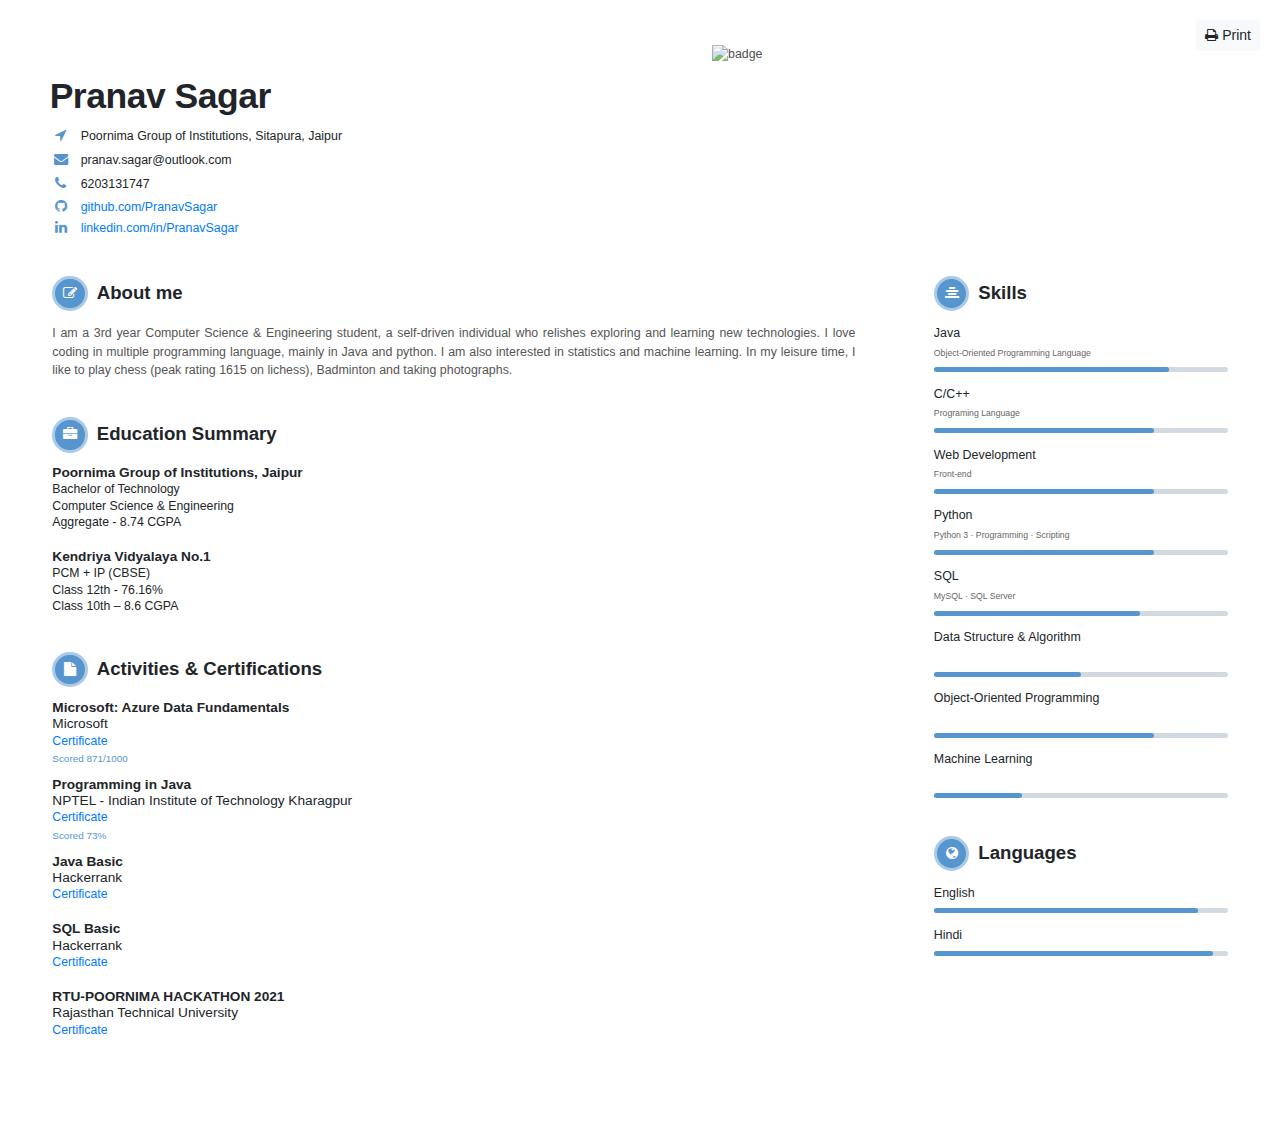
==== CV.html @ 1692fb77 "Add files via upload" ====
<!DOCTYPE html>
<html lang="en" >
<head>
  <meta charset="UTF-8">
  <title>Pranav Sagar | CV</title>
  <link rel='stylesheet' href='https://cdnjs.cloudflare.com/ajax/libs/twitter-bootstrap/4.3.1/css/bootstrap.min.css'>
<link rel='stylesheet' href='https://cdnjs.cloudflare.com/ajax/libs/font-awesome/4.3.0/css/font-awesome.min.css'>
<link rel='stylesheet' href='https://cdnjs.cloudflare.com/ajax/libs/paper-css/0.4.1/paper.min.css'>
<link rel="stylesheet" href="./style.css">

</head>
<body>
<!-- partial:index.partial.html -->
<html>
  <head></head>
  <body class="A4">
    <div class="sheet">
      <button class="btn btn-print btn-sm btn-light" onClick="handlePrint()">
        <i class="fa fa-print"></i>
        Print
      </button>



      <div class="two-column resume">
        <section class="resume__section resume__header">
          <div class="resume__content">
            <h1>Pranav Sagar</h1>
              <div><img src="microsoft.jpg" alt="badge" width="250" height="200"></div> 
            <div class="info-item"><span class="info-label"><i class="fa fa-location-arrow"></i></span><span class="info-text">Poornima Group of Institutions, Sitapura, Jaipur</span></div>
            <div class="info-item"><span class="info-label"><i class="fa fa-envelope"></i></span><span class="info-text">pranav.sagar@outlook.com</span></div>
            <div class="info-item"><span class="info-label"><i class="fa fa-phone"></i></span><span class="info-text">6203131747 </span></div>
            <div class="info-item2"><span class="info-label"><i class="fa fa-github"></i></span><span class="info-text"><a  href="https://github.com/PranavSagar" title="Github" target="_blank" >github.com/PranavSagar</a></span></div>
              <div class="info-item2"><span class="info-label"><i class="fa fa-linkedin"></i></span><span class="info-text"><a href="https://www.linkedin.com/in/PranavSagar" title="LinkedIn" target="_blank">linkedin.com/in/PranavSagar</a></span></div>
          </div>
        </section>
        <div class="resume__columns">
          <div class="resume__main">
            <section class="resume__section resume__summary">
              <div class="resume__content">
                <div class="resume__section-title"><i class="fa fa-pencil-square-o"></i>
                  <h2>About me</h2>
                </div>
                <div class="other">
                  <div class="other-info">
                    <p>
                      I am a 3rd year Computer Science & Engineering student, a self-driven individual who relishes exploring and learning new technologies. I love coding in multiple programming language, mainly in Java and python. I am also interested in statistics and machine learning. In my leisure time, I like to play chess  (peak rating 1615 on lichess), Badminton and taking photographs.
                    </p>
                  </div>
                </div>
              </div>
            </section>
            <section class="resume__section resume__experience">
              <div class="resume__content">
                <div class="resume__section-title"><i class="fa fa-briefcase"></i>
                  <h2>Education Summary</h2>
                </div>
                <div class="xp-item">
                  <div class="xp-job">Poornima Group of Institutions, Jaipur<br/><small>Bachelor of Technology<br>
                        Computer Science & Engineering<br>Aggregate - 8.74 CGPA</small></div>
                  <br/>
                  <div class="xp-job">Kendriya Vidyalaya No.1<br/><small>PCM + IP (CBSE)<br>Class 12th - 76.16%<br>
                    Class 10th – 8.6 CGPA </small></div>
                </div>
              </div>
            </section>
            <section class="resume__section resume__experience">
              <div class="resume__content">
                <div class="resume__section-title"><i class="fa fa-file"></i>
                  <h2>Activities & Certifications</h2>
                </div>
                <div class="xp-item">

                  <div class="xp-job">
                    Microsoft: Azure Data Fundamentals
                    <span><br>Microsoft</span><br/><small><a href="https://www.credly.com/badges/a3f1a2d1-e869-4350-9207-935dec9802ec/public_url" target="_blank">Certificate</a></small>
                  </div>
                  <div class="xp-date">Scored 871/1000</div>
                   <div class="xp-job">
                    Programming in Java
                    <br><span>NPTEL - Indian Institute of Technology Kharagpur</span><small><br><a href="https://nptel.ac.in/noc/Ecertificate/?q=NPTEL21CS56S2367029403083260" target="_blank">Certificate</a></small>
                  </div>
                  <div class="xp-date">Scored 73%</div>

                  <div class="xp-job">
                    Java Basic
                  <br>  <span>Hackerrank</span><br/><small><a href="https://www.hackerrank.com/certificates/b2e2301b72ff" target="_blank">Certificate</a>
                      </small>
                  </div><br>
                  <!--<div class="xp-date">Aug 2021</div>-->
                  <div class="xp-job">
                    SQL Basic
                  <br>  <span>Hackerrank</span><br/><small><a href="https://www.hackerrank.com/certificates/4af80f08e017" target="_blank">Certificate</a>
                      </small>
                  </div><br>
                  <!--<div class="xp-date">Aug 2021</div>-->
                  <div class="xp-job">
                  RTU-POORNIMA HACKATHON 2021 <br>  <span>Rajasthan Technical University</span><br/><small><a href="https://github.com/PranavSagar/pic/blob/master/hackathon.jpeg" target="_blank">Certificate</a>
                      </small>
                  </div>

            </section>
          </div>
          <div class="resume__side">
            <section class="resume__section resume__skills">
              <div class="resume__content">
                <div class="resume__section-title"><i class="fa fa-align-center"></i>
                  <h2>Skills</h2>
                </div>
                <div class="resume__text">
                    <div class="extra">
                    <div class="extra-info">Java<br/><small>Object-Oriented Programming Language</small></div>
                    <div class="extra-details">
                      <div class="extra-details__progress" style="width:80%"></div>
                    </div>
                  </div>
                  <div class="extra">
                    <div class="extra-info">C/C++<br/><small>Programing Language</small></div>
                    <div class="extra-details">
                      <div class="extra-details__progress" style="width:75%"></div>
                    </div>
                  </div>
                   <div class="extra">
                    <div class="extra-info">Web Development<br/><small>Front-end</small></div>
                    <div class="extra-details">
                      <div class="extra-details__progress" style="width:75%"></div>
                    </div>
                  </div>
                  <div class="extra">
                    <div class="extra-info">Python<br/><small>Python 3 · Programming · Scripting</small></div>
                    <div class="extra-details">
                      <div class="extra-details__progress" style="width:75%"></div>
                    </div>
                  </div>
                  <div class="extra">
                    <div class="extra-info">SQL<br/><small>MySQL · SQL Server</small></div>
                    <div class="extra-details">
                      <div class="extra-details__progress" style="width:70%"></div>
                    </div>
                  </div>
                  <div class="extra">
                    <div class="extra-info">Data Structure & Algorithm<br/><small> </small></div>
                    <div class="extra-details">
                      <div class="extra-details__progress" style="width:50%"></div>
                    </div>
                  </div>
                  <div class="extra">
                    <div class="extra-info">Object-Oriented Programming<br/><small></small></div>
                    <div class="extra-details">
                      <div class="extra-details__progress" style="width:75%"></div>
                    </div>
                  </div>
                  <div class="extra">
                    <div class="extra-info">Machine Learning<br/><small></small></div>
                    <div class="extra-details">
                      <div class="extra-details__progress" style="width:30%"></div>
                    </div>
                  </div>
                </div>
              </div>
            </section>
            <section class="resume__section resume__languages">
              <div class="resume__content">
                <div class="resume__section-title"><i class="fa fa-globe"></i>
                  <h2>Languages</h2>
                </div>
                <div class="extra">
                  <div class="extra-info">English</div>
                  <div class="extra-details">
                    <div class="extra-details__progress" style="width:90%"></div>
                  </div>
                </div>
                <div class="extra">
                  <div class="extra-info">Hindi</div>
                  <div class="extra-details">
                    <div class="extra-details__progress" style="width:95%"></div>
                  </div>
                </div>
              </div>
            </section>
          </div>
        </div>
      </div>
    </div>
  </body>
</html>
<!-- partial -->
  <script  src="./script.js"></script>

</body>
</html>
---- style.css ----
@font-face {
  font-family: 'Open Sans';
  font-style: normal;
  font-weight: 400;
  font-display: swap;
  unicode-range: U+0000-00FF, U+0131, U+0152-0153, U+02BB-02BC, U+02C6, U+02DA, U+02DC, U+2000-206F, U+2074, U+20AC, U+2122, U+2191, U+2193, U+2212, U+2215, U+FEFF, U+FFFD;
  src: local('Open Sans Regular'), local('OpenSans-Regular'), url("https://fonts.gstatic.com/s/opensans/v16/mem8YaGs126MiZpBA-UFVZ0b.woff2") format('woff2');
}
@font-face {
  font-family: 'Roboto';
  font-style: normal;
  font-weight: 400;
  font-display: swap;
  unicode-range: U+0000-00FF, U+0131, U+0152-0153, U+02BB-02BC, U+02C6, U+02DA, U+02DC, U+2000-206F, U+2074, U+20AC, U+2122, U+2191, U+2193, U+2212, U+2215, U+FEFF, U+FFFD;
  src: local('Roboto'), local('Roboto-Regular'), url("https://fonts.gstatic.com/s/roboto/v19/KFOmCnqEu92Fr1Mu4mxK.woff2") format('woff2');
}
@page {
  size: A4;
}
body {
  -webkit-print-color-adjust: exact;
          color-adjust: exact;
  background-color: #fff;
  font-family: 'Open Sans', sans-serif;
  font-weight: 300;
  display: -webkit-box;
  display: flex;
  -webkit-box-pack: center;
          justify-content: center;
}
.btn-print {
  z-index: 1;
  position: absolute;
  right: 20px;
  top: 20px;
}
img {
  width: 25%;
  height: auto;
  opacity: .8;
  top: 5%;
  left: 40%;
  margin-left: 200px;
  position: absolute;

}
.resume {
  display: block;
  font-family: 'Roboto', sans-serif;
  font-size: 13.0736px;
  font-weight: 400;
  line-height: 1.5;
  min-height: 1090.41px;
}
.resume h1 {
  font-size: 2.86em;
  font-weight: 600;
  letter-spacing: -0.5px;
}
.resume h2 {
  font-size: 1.43em;
  font-weight: 600;
  line-height: 1;
  margin-bottom: 0;
}
.resume p {
  margin-bottom: 1em;
}
.resume p:last-child {
  margin-bottom: 0;
}
.resume ul {
  padding-left: 20px;
}
.resume .resume__header,
.resume .resume__section {
  font-family: 'Open Sans', sans-serif;
  font-size: 0.95em;
}
.resume .resume__header {
  padding: 6em 4em 0;
}
.resume .resume__section {
  margin-bottom: 3em;
}
.resume .resume__section:last-child {
  padding-bottom: 0;
}
.resume .resume__section-title {
  display: -webkit-box;
  display: flex;
  -webkit-box-align: center;
          align-items: center;
  margin-bottom: 1em;
}
.resume .resume__section-title > i {
  margin-right: 0.63em;
  font-size: 1.14em;
  background-color: #5695cd;
  color: #fff;
  border: 0.25em solid #aacae6;
  border-radius: 50%;
  width: 2.51em;
  height: 2.51em;
  display: -webkit-box;
  display: flex;
  -webkit-box-align: center;
          align-items: center;
  -webkit-box-pack: center;
          justify-content: center;
  line-height: 1.6;
}
.resume .resume__section-title > h2 {
  margin-top: 0;
  font-size: 1.5em;
}
.resume .resume__columns {
  overflow: hidden;
  padding: 4em;
  padding-top: 0;
}
.resume .resume__main {
  float: left;
  width: 75%;
  padding-right: 6em;
}
.resume .resume__side {
  float: left;
  width: 25%;
}
.resume .other-info  {
  text-align: justify;
  text-justify: inter-word;
  color: #555;
}
.resume .info-item {
  margin-bottom: 0.2em;
  font-weight: 300;
}
.resume .info-item:last-child {
  margin-bottom: 0;
}
.resume .info-label {
  display: inline-block;
  padding-right: 0.63em;
  font-size: 1.14em;
  min-width: 2.19em;
  text-align: center;
}
.resume .info-label i {
  color: #5695cd;
}
.resume .xp-item {
  margin-bottom: 4em;
}
.resume .xp-item:last-child {
  margin-bottom: 0;
}
.resume .xp-job {
  font-size: 1.10em;
  font-weight: 600;
  line-height: 1.20;
}
.resume .xp-job span,
.resume .xp-job small {
  font-weight: 400;
}
.resume .xp-job small {
  font-size: 0.9em;
}
.resume .xp-date {
  font-size: 0.8em;
  margin-top: 0.3em;
  margin-bottom: 1em;
  color: #5695cd;
}
.resume .extra {
  margin-bottom: 1em;
}
.resume .extra:last-child {
  margin-bottom: 0;
}
.resume .extra-info small {
  color: #666;
  display: inline-block;
  font-size: 0.7em;
}
.resume .extra-details,
.resume .extra-details__progress {
  border-radius: 6px;
}
.resume .extra-details {
  margin-top: 0.5em;
  background-color: #d1d9e1;
  width: 100%;
  height: 5px;
  position: relative;
}
.resume .extra-details__progress {
  background-color: #5695cd;
  height: 5px;
  position: absolute;
  top: 0;
  left: 0;
}
.resume .lang-item {
  margin-bottom: 0em;
}
.resume .lang-item:last-child {
  margin-bottom: 0;
}
.resume .lang-label {
  width: 8em;
}
@media print {
  body {
    min-width: initial !important;
  }
  .btn-print {
    display: none;
  }
}
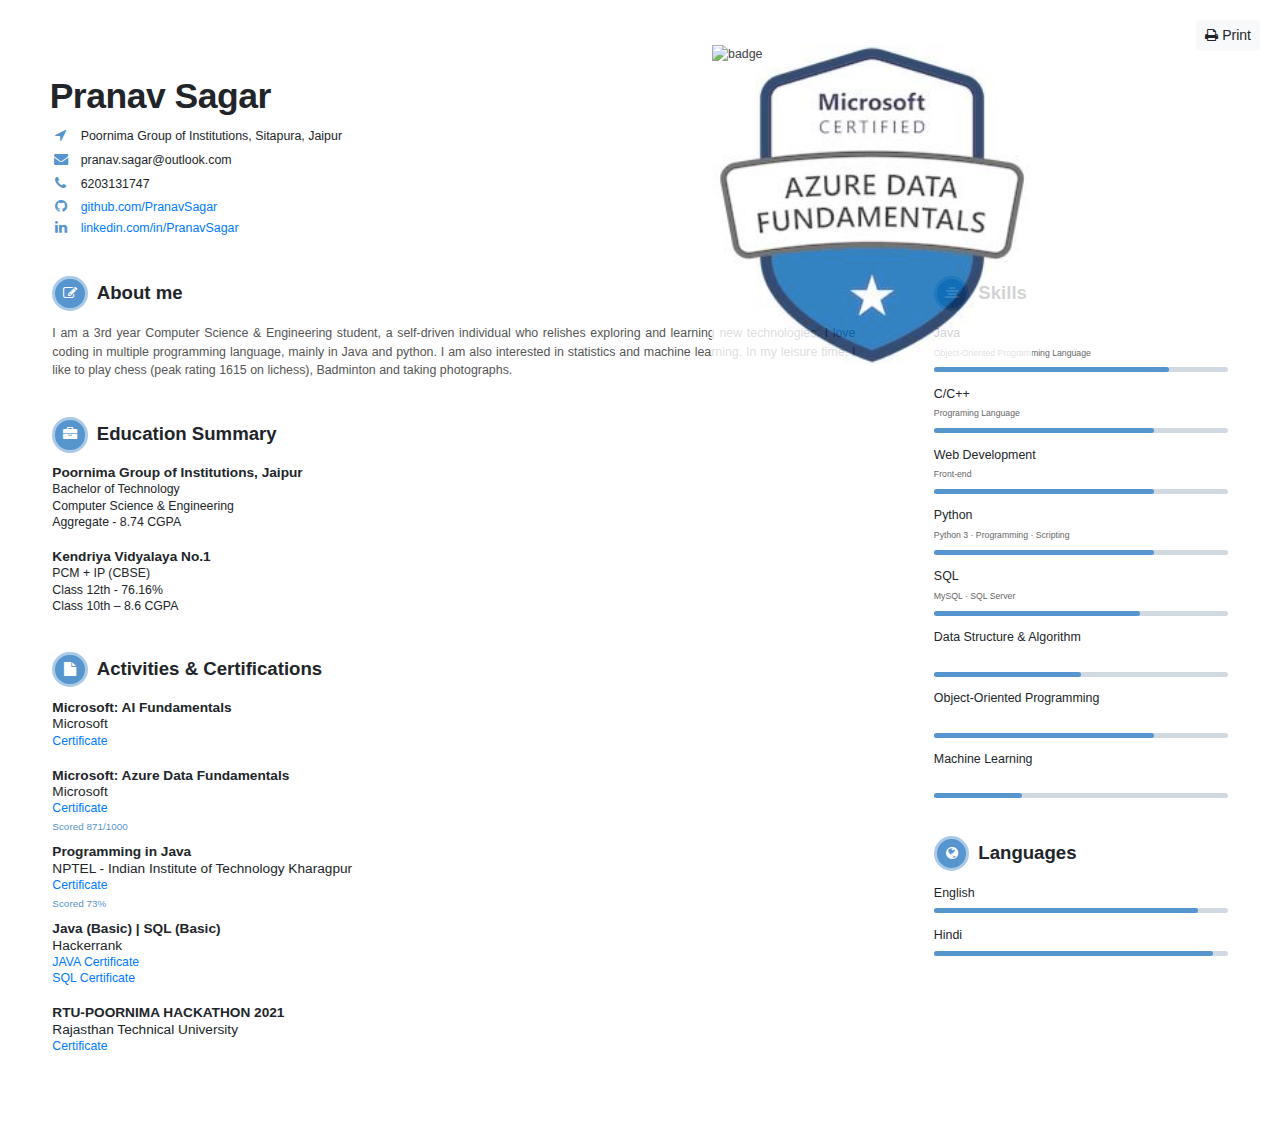
==== commit 476b5aa0: "Update CV.html" ====
--- a/CV.html
+++ b/CV.html
@@ -26,7 +26,9 @@
         <section class="resume__section resume__header">
           <div class="resume__content">
             <h1>Pranav Sagar</h1>
-              <div><img src="microsoft.jpg" alt="badge" width="250" height="200"></div> 
+            <div class="me"><img src="me.jpg" alt="badge" width="180" height="200"></div>
+              <div class="m1"><img src="microsoft.jpg" alt="badge" width="120" height="100"></div>
+              <div class="m2"><img src="microsoft2.jpg" alt="badge" width="120" height="100"></div>
             <div class="info-item"><span class="info-label"><i class="fa fa-location-arrow"></i></span><span class="info-text">Poornima Group of Institutions, Sitapura, Jaipur</span></div>
             <div class="info-item"><span class="info-label"><i class="fa fa-envelope"></i></span><span class="info-text">pranav.sagar@outlook.com</span></div>
             <div class="info-item"><span class="info-label"><i class="fa fa-phone"></i></span><span class="info-text">6203131747 </span></div>
@@ -70,7 +72,11 @@
                   <h2>Activities & Certifications</h2>
                 </div>
                 <div class="xp-item">
-
+                  <div class="xp-job">
+                      Microsoft: AI Fundamentals
+                  <br>  <span>Microsoft</span><br/><small><a href="https://www.credly.com/badges/077ffa39-ad2a-4568-a9fc-8440c49c790c/public_url" target="_blank">Certificate</a>
+                      </small>
+                  </div><br>
                   <div class="xp-job">
                     Microsoft: Azure Data Fundamentals
                     <span><br>Microsoft</span><br/><small><a href="https://www.credly.com/badges/a3f1a2d1-e869-4350-9207-935dec9802ec/public_url" target="_blank">Certificate</a></small>
@@ -83,16 +89,17 @@
                   <div class="xp-date">Scored 73%</div>
 
                   <div class="xp-job">
-                    Java Basic
-                  <br>  <span>Hackerrank</span><br/><small><a href="https://www.hackerrank.com/certificates/b2e2301b72ff" target="_blank">Certificate</a>
+                    Java (Basic) | SQL (Basic)
+                  <br>  <span>Hackerrank</span><br/><small><a href="https://www.hackerrank.com/certificates/b2e2301b72ff" target="_blank">JAVA Certificate
+                      <br><a href="https://www.hackerrank.com/certificates/4af80f08e017" target="_blank"> SQL Certificate</a>
                       </small>
                   </div><br>
                   <!--<div class="xp-date">Aug 2021</div>-->
-                  <div class="xp-job">
+                  <!-- <div class="xp-job">
                     SQL Basic
                   <br>  <span>Hackerrank</span><br/><small><a href="https://www.hackerrank.com/certificates/4af80f08e017" target="_blank">Certificate</a>
                       </small>
-                  </div><br>
+                  </div><br> -->
                   <!--<div class="xp-date">Aug 2021</div>-->
                   <div class="xp-job">
                   RTU-POORNIMA HACKATHON 2021 <br>  <span>Rajasthan Technical University</span><br/><small><a href="https://github.com/PranavSagar/pic/blob/master/hackathon.jpeg" target="_blank">Certificate</a>
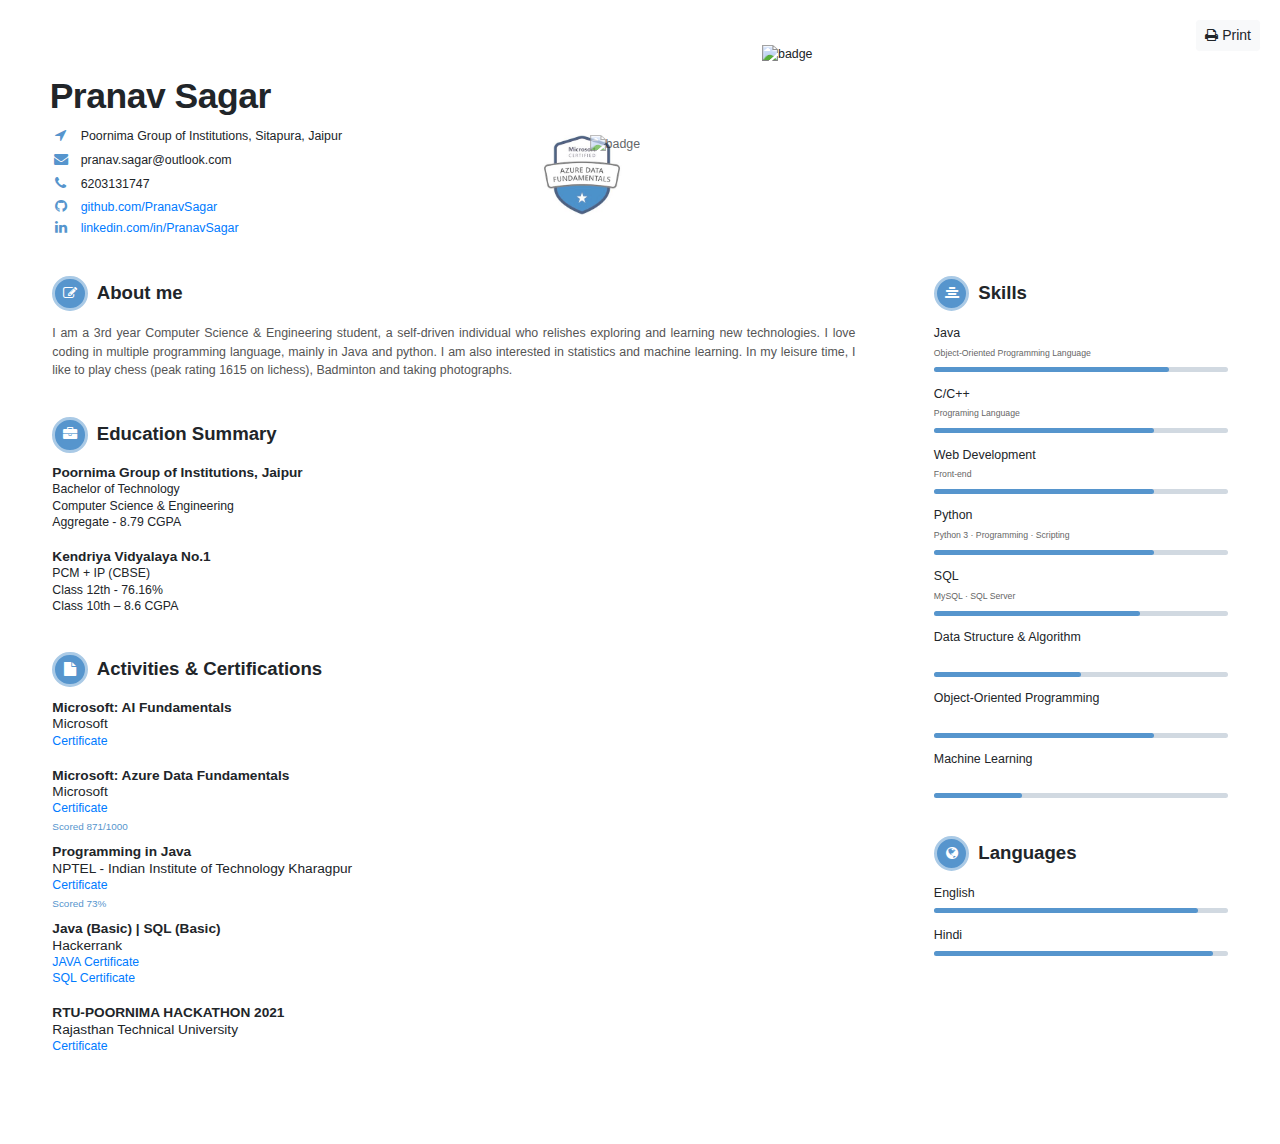
==== commit 97340f2f: "changes" ====
--- a/CV.html
+++ b/CV.html
@@ -26,9 +26,9 @@
         <section class="resume__section resume__header">
           <div class="resume__content">
             <h1>Pranav Sagar</h1>
-            <div class="me"><img src="me.jpg" alt="badge" width="180" height="200"></div>
-              <div class="m1"><img src="microsoft.jpg" alt="badge" width="120" height="100"></div>
-              <div class="m2"><img src="microsoft2.jpg" alt="badge" width="120" height="100"></div>
+            <div class="me"><img src="me.jpg" alt="badge" width="160" height="200"></div>
+              <div class="m1"><img src="microsoft.jpg" alt="badge" width="80" height="80"></div>
+              <div class="m2"><img src="microsoft2.jpg" alt="badge" width="80" height="80"></div>
             <div class="info-item"><span class="info-label"><i class="fa fa-location-arrow"></i></span><span class="info-text">Poornima Group of Institutions, Sitapura, Jaipur</span></div>
             <div class="info-item"><span class="info-label"><i class="fa fa-envelope"></i></span><span class="info-text">pranav.sagar@outlook.com</span></div>
             <div class="info-item"><span class="info-label"><i class="fa fa-phone"></i></span><span class="info-text">6203131747 </span></div>
@@ -59,7 +59,7 @@
                 </div>
                 <div class="xp-item">
                   <div class="xp-job">Poornima Group of Institutions, Jaipur<br/><small>Bachelor of Technology<br>
-                        Computer Science & Engineering<br>Aggregate - 8.74 CGPA</small></div>
+                        Computer Science & Engineering<br>Aggregate - 8.79 CGPA</small></div>
                   <br/>
                   <div class="xp-job">Kendriya Vidyalaya No.1<br/><small>PCM + IP (CBSE)<br>Class 12th - 76.16%<br>
                     Class 10th – 8.6 CGPA </small></div>
@@ -91,7 +91,7 @@
                   <div class="xp-job">
                     Java (Basic) | SQL (Basic)
                   <br>  <span>Hackerrank</span><br/><small><a href="https://www.hackerrank.com/certificates/b2e2301b72ff" target="_blank">JAVA Certificate
-                      <br><a href="https://www.hackerrank.com/certificates/4af80f08e017" target="_blank"> SQL Certificate</a>
+                    <br>  <a href="https://www.hackerrank.com/certificates/4af80f08e017" target="_blank">SQL Certificate</t></a>
                       </small>
                   </div><br>
                   <!--<div class="xp-date">Aug 2021</div>-->
--- a/style.css
+++ b/style.css
@@ -34,13 +34,43 @@
   right: 20px;
   top: 20px;
 }
-img {
+/*img {
   width: 25%;
   height: auto;
   opacity: .8;
   top: 5%;
   left: 40%;
   margin-left: 200px;
+  position: absolute;
+
+}*/
+.me {
+  width: 25%;
+  height: auto;
+  opacity: 1;
+  top: 5%;
+  left: 40%;
+  margin-left: 250px;
+  position: absolute;
+
+}
+.m2 {
+  width: 20%;
+  height: auto;
+  opacity: .7;
+  top: 15%;
+  left: 32%;
+  margin-left: 180px;
+  position: absolute;
+
+}
+.m1 {
+  width: 25%;
+  height: auto;
+  opacity: .7;
+  top: 15%;
+  left: 40%;
+  margin-left: 30px;
   position: absolute;
 
 }
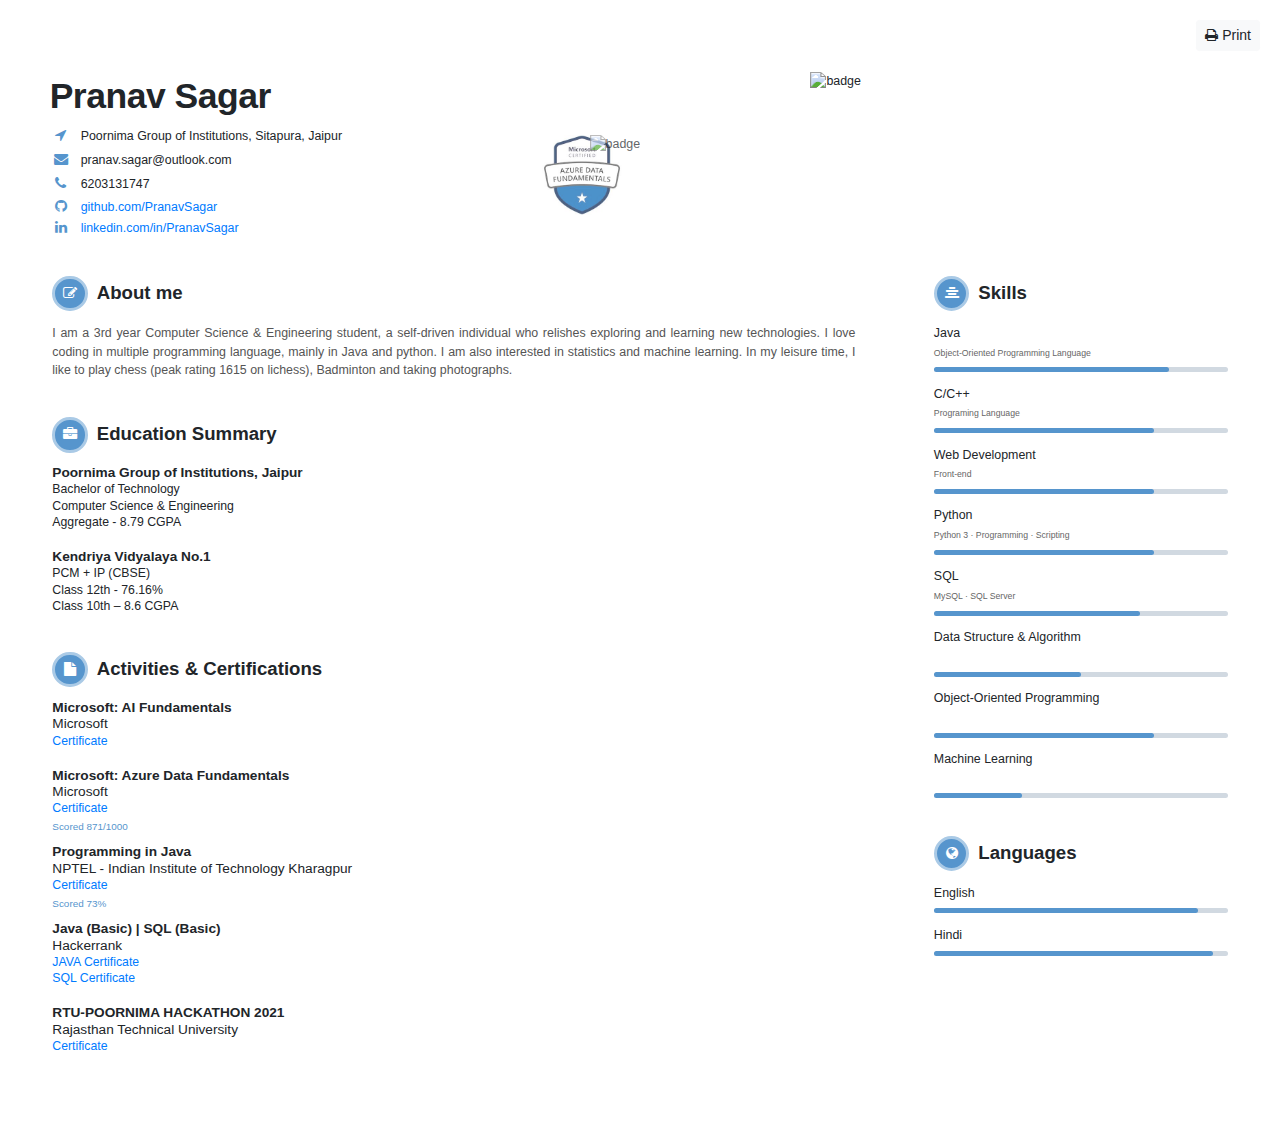
==== commit fd7ce173: "resizing" ====
--- a/CV.html
+++ b/CV.html
@@ -26,7 +26,7 @@
         <section class="resume__section resume__header">
           <div class="resume__content">
             <h1>Pranav Sagar</h1>
-            <div class="me"><img src="me.jpg" alt="badge" width="160" height="200"></div>
+            <div class="me"><img src="me.jpg" alt="badge" width="140" height="140"></div>
               <div class="m1"><img src="microsoft.jpg" alt="badge" width="80" height="80"></div>
               <div class="m2"><img src="microsoft2.jpg" alt="badge" width="80" height="80"></div>
             <div class="info-item"><span class="info-label"><i class="fa fa-location-arrow"></i></span><span class="info-text">Poornima Group of Institutions, Sitapura, Jaipur</span></div>
--- a/style.css
+++ b/style.css
@@ -48,9 +48,9 @@
   width: 25%;
   height: auto;
   opacity: 1;
-  top: 5%;
-  left: 40%;
-  margin-left: 250px;
+  top: 8%;
+  left: 43%;
+  margin-left: 260px;
   position: absolute;
 
 }
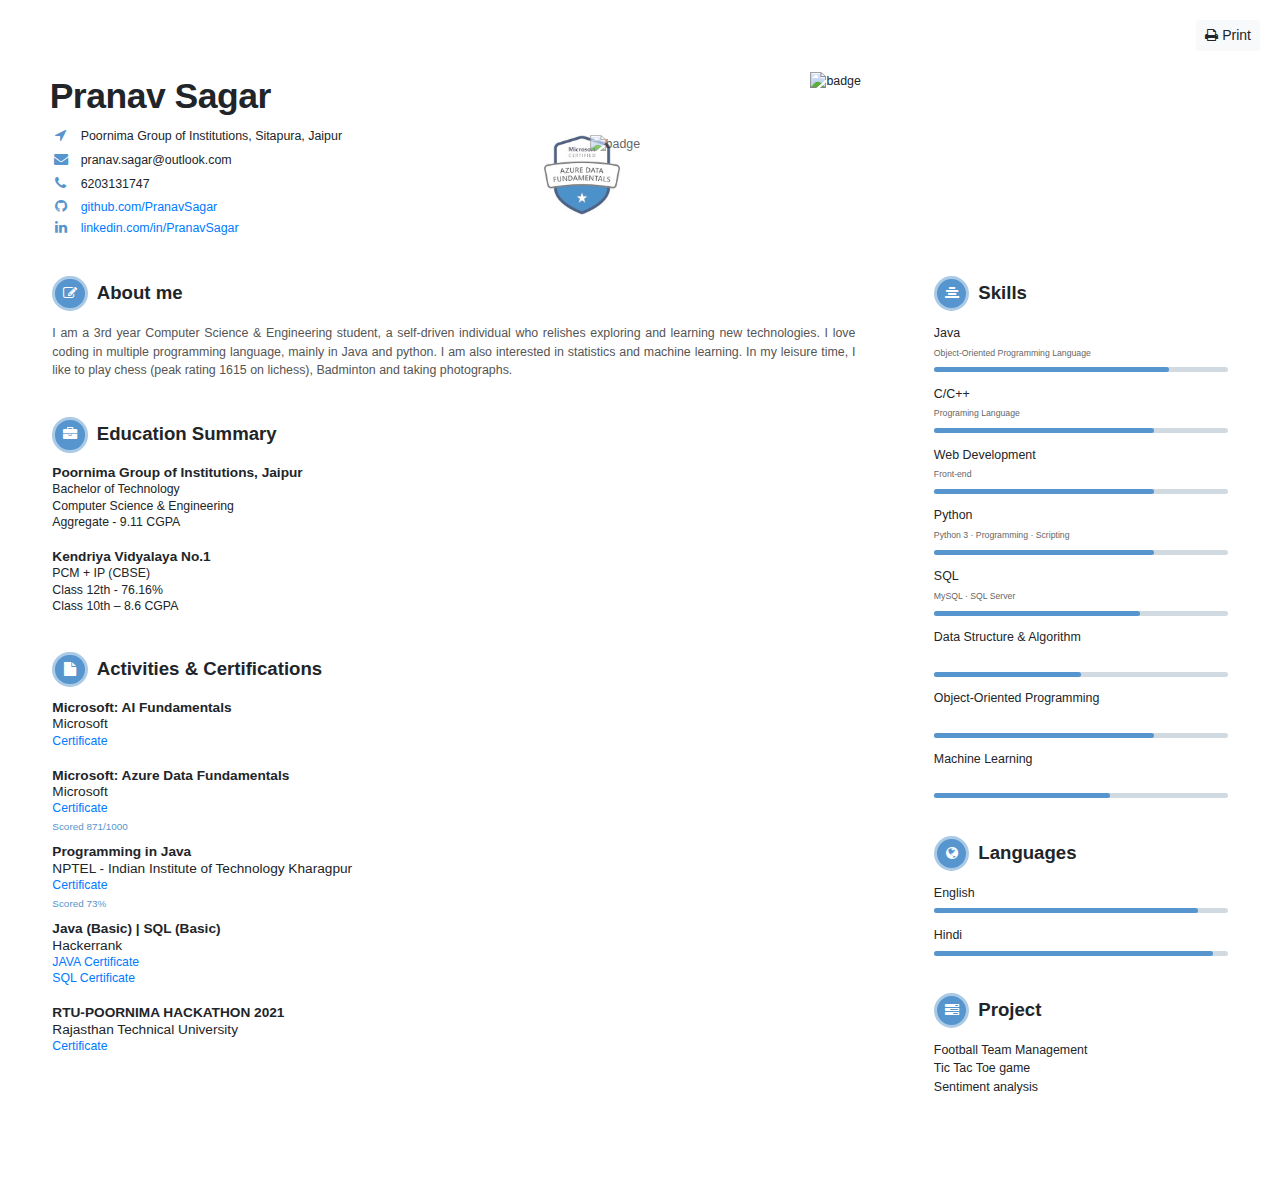
==== commit 70e13c77: "Update CV.html" ====
--- a/CV.html
+++ b/CV.html
@@ -59,7 +59,7 @@
                 </div>
                 <div class="xp-item">
                   <div class="xp-job">Poornima Group of Institutions, Jaipur<br/><small>Bachelor of Technology<br>
-                        Computer Science & Engineering<br>Aggregate - 8.79 CGPA</small></div>
+                        Computer Science & Engineering<br>Aggregate - 9.11 CGPA</small></div>
                   <br/>
                   <div class="xp-job">Kendriya Vidyalaya No.1<br/><small>PCM + IP (CBSE)<br>Class 12th - 76.16%<br>
                     Class 10th – 8.6 CGPA </small></div>
@@ -160,7 +160,7 @@
                   <div class="extra">
                     <div class="extra-info">Machine Learning<br/><small></small></div>
                     <div class="extra-details">
-                      <div class="extra-details__progress" style="width:30%"></div>
+                      <div class="extra-details__progress" style="width:60%"></div>
                     </div>
                   </div>
                 </div>
@@ -183,6 +183,20 @@
                     <div class="extra-details__progress" style="width:95%"></div>
                   </div>
                 </div>
+              </div>
+            </section>
+            <section class="resume__section resume__languages">
+              <div class="resume__content">
+                <div class="resume__section-title"><i class="fa fa-tasks" aria-hidden="true"></i>
+                <h2>Project</h2>
+                </div>
+                <div class="extra">
+                  <p>Football Team Management<br>Tic Tac Toe game<br>Sentiment analysis<p>
+                 <!-- <div class="extra-info">Football Team Management (Real Madrid C.F )</div>
+                </div>
+                <div class="extra">
+                  <div class="extra-info">Tic Tac Toe game</div>
+                </div>-->
               </div>
             </section>
           </div>
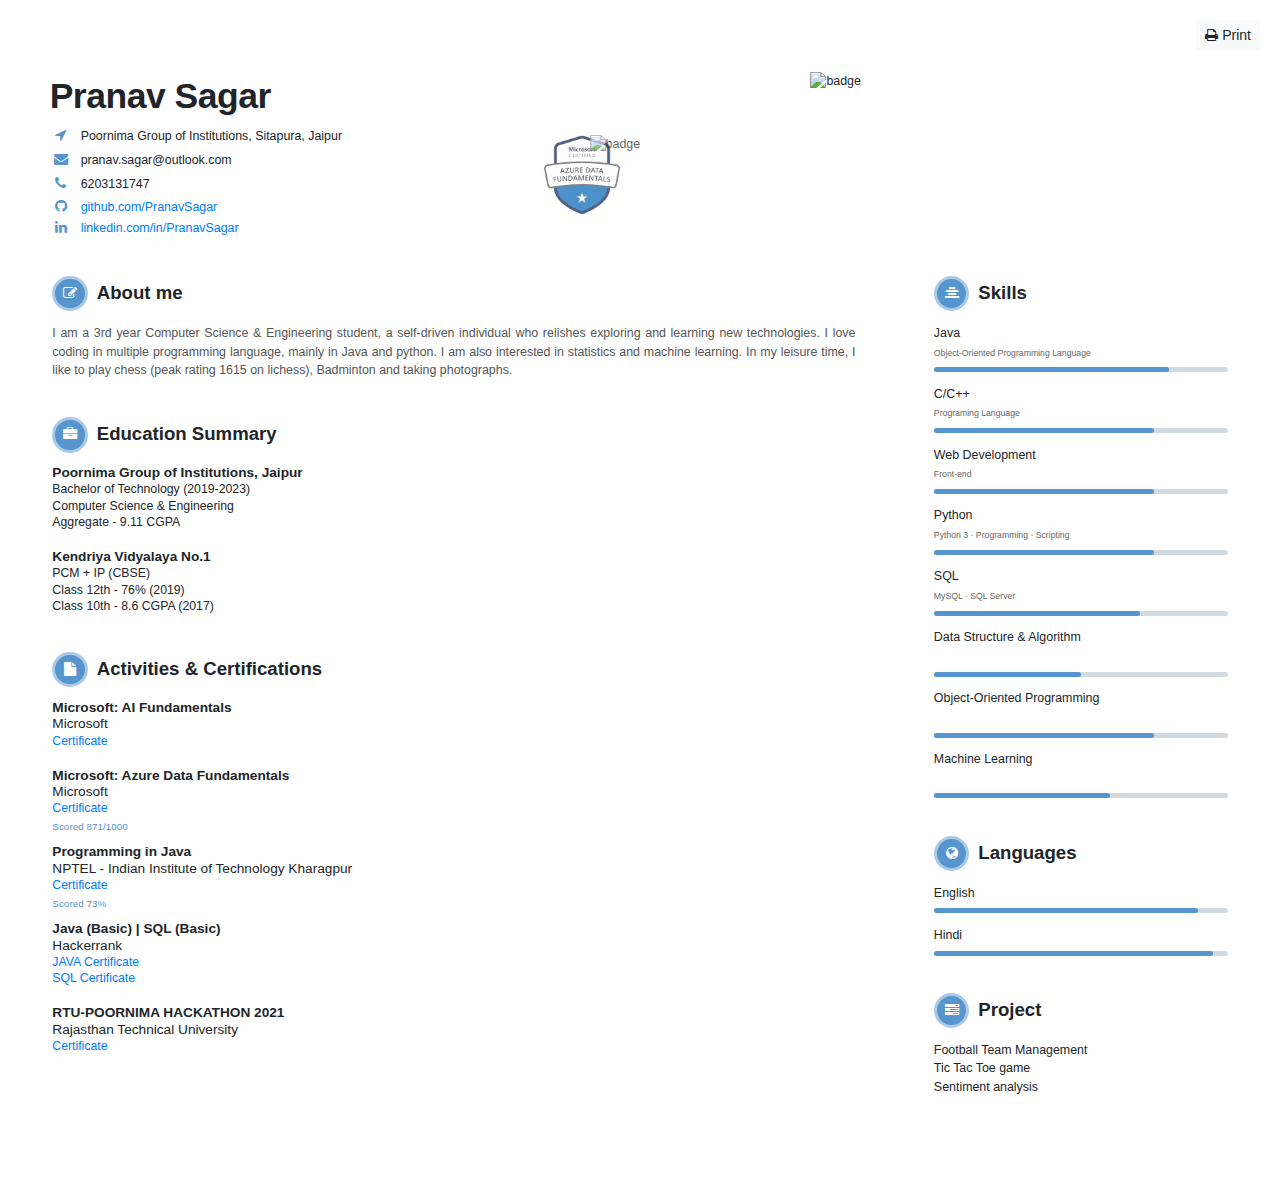
==== commit b3f9f3ad: "Update CV.html" ====
--- a/CV.html
+++ b/CV.html
@@ -58,11 +58,11 @@
                   <h2>Education Summary</h2>
                 </div>
                 <div class="xp-item">
-                  <div class="xp-job">Poornima Group of Institutions, Jaipur<br/><small>Bachelor of Technology<br>
+                  <div class="xp-job">Poornima Group of Institutions, Jaipur<br/><small>Bachelor of Technology  (2019-2023)<br>
                         Computer Science & Engineering<br>Aggregate - 9.11 CGPA</small></div>
                   <br/>
-                  <div class="xp-job">Kendriya Vidyalaya No.1<br/><small>PCM + IP (CBSE)<br>Class 12th - 76.16%<br>
-                    Class 10th – 8.6 CGPA </small></div>
+                  <div class="xp-job">Kendriya Vidyalaya No.1<br/><small>PCM + IP (CBSE)<br>Class 12th - 76%  (2019)<br>
+                    Class 10th - 8.6 CGPA  (2017)</small></div>
                 </div>
               </div>
             </section>
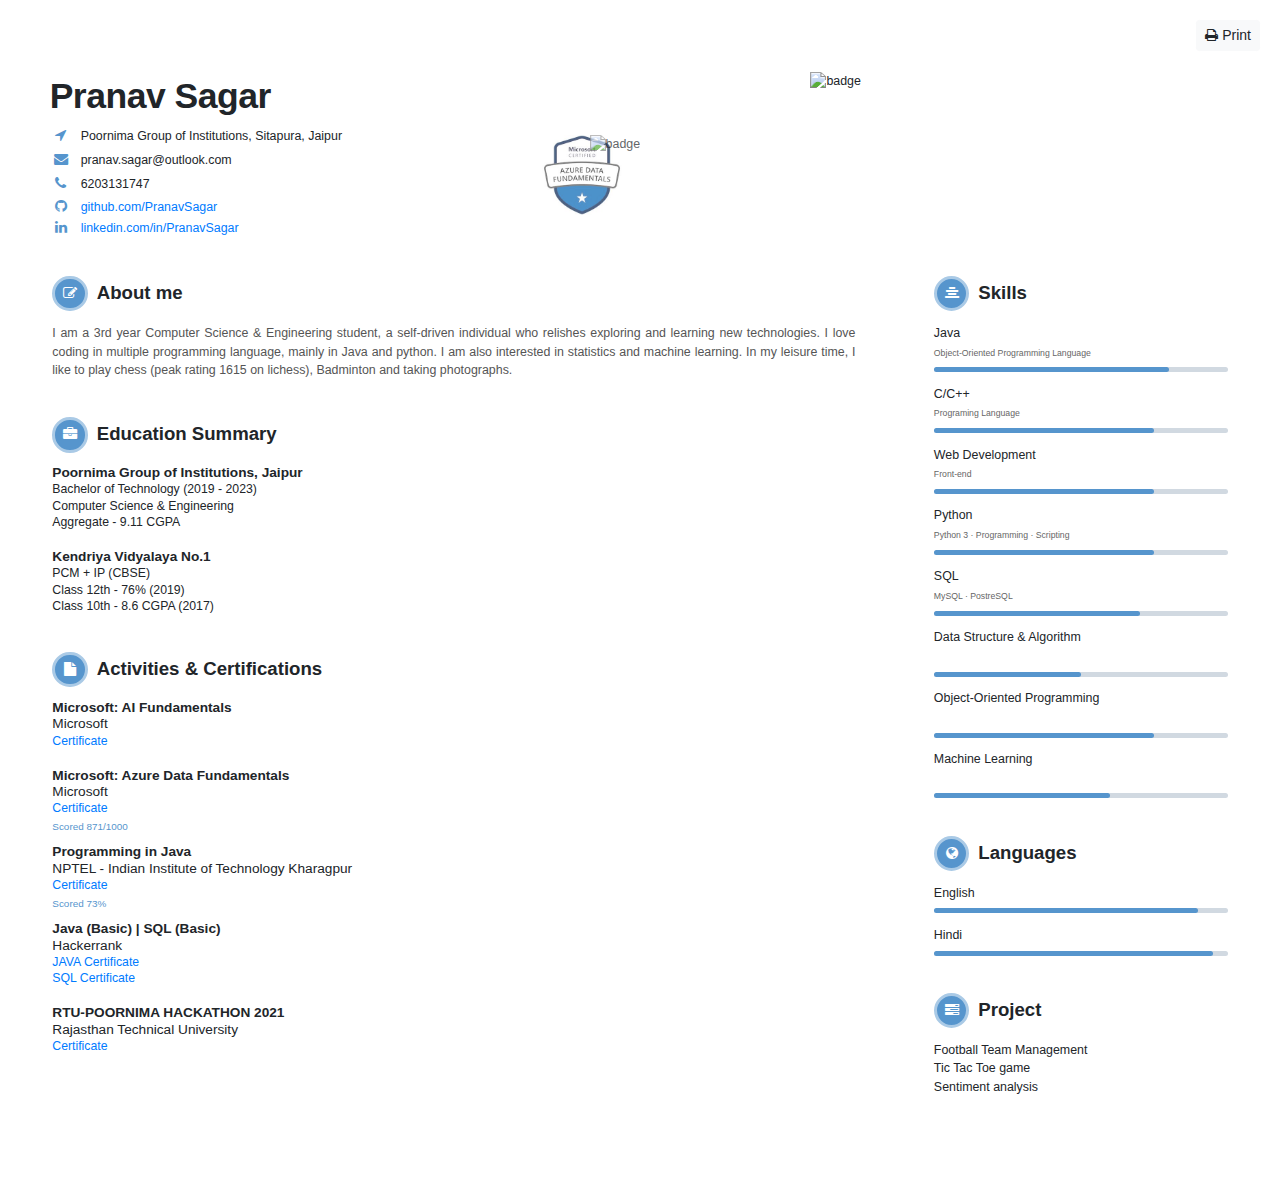
==== commit 47b678f2: "Update CV.html" ====
--- a/CV.html
+++ b/CV.html
@@ -58,11 +58,11 @@
                   <h2>Education Summary</h2>
                 </div>
                 <div class="xp-item">
-                  <div class="xp-job">Poornima Group of Institutions, Jaipur<br/><small>Bachelor of Technology  (2019-2023)<br>
+                  <div class="xp-job">Poornima Group of Institutions, Jaipur<br/><small>Bachelor of Technology     (2019 - 2023)<br>
                         Computer Science & Engineering<br>Aggregate - 9.11 CGPA</small></div>
                   <br/>
-                  <div class="xp-job">Kendriya Vidyalaya No.1<br/><small>PCM + IP (CBSE)<br>Class 12th - 76%  (2019)<br>
-                    Class 10th - 8.6 CGPA  (2017)</small></div>
+                  <div class="xp-job">Kendriya Vidyalaya No.1<br/><small>PCM + IP (CBSE)<br>Class 12th - 76%     (2019)<br>
+                    Class 10th - 8.6 CGPA     (2017)</small></div>
                 </div>
               </div>
             </section>
@@ -140,7 +140,7 @@
                     </div>
                   </div>
                   <div class="extra">
-                    <div class="extra-info">SQL<br/><small>MySQL · SQL Server</small></div>
+                    <div class="extra-info">SQL<br/><small>MySQL · PostreSQL</small></div>
                     <div class="extra-details">
                       <div class="extra-details__progress" style="width:70%"></div>
                     </div>
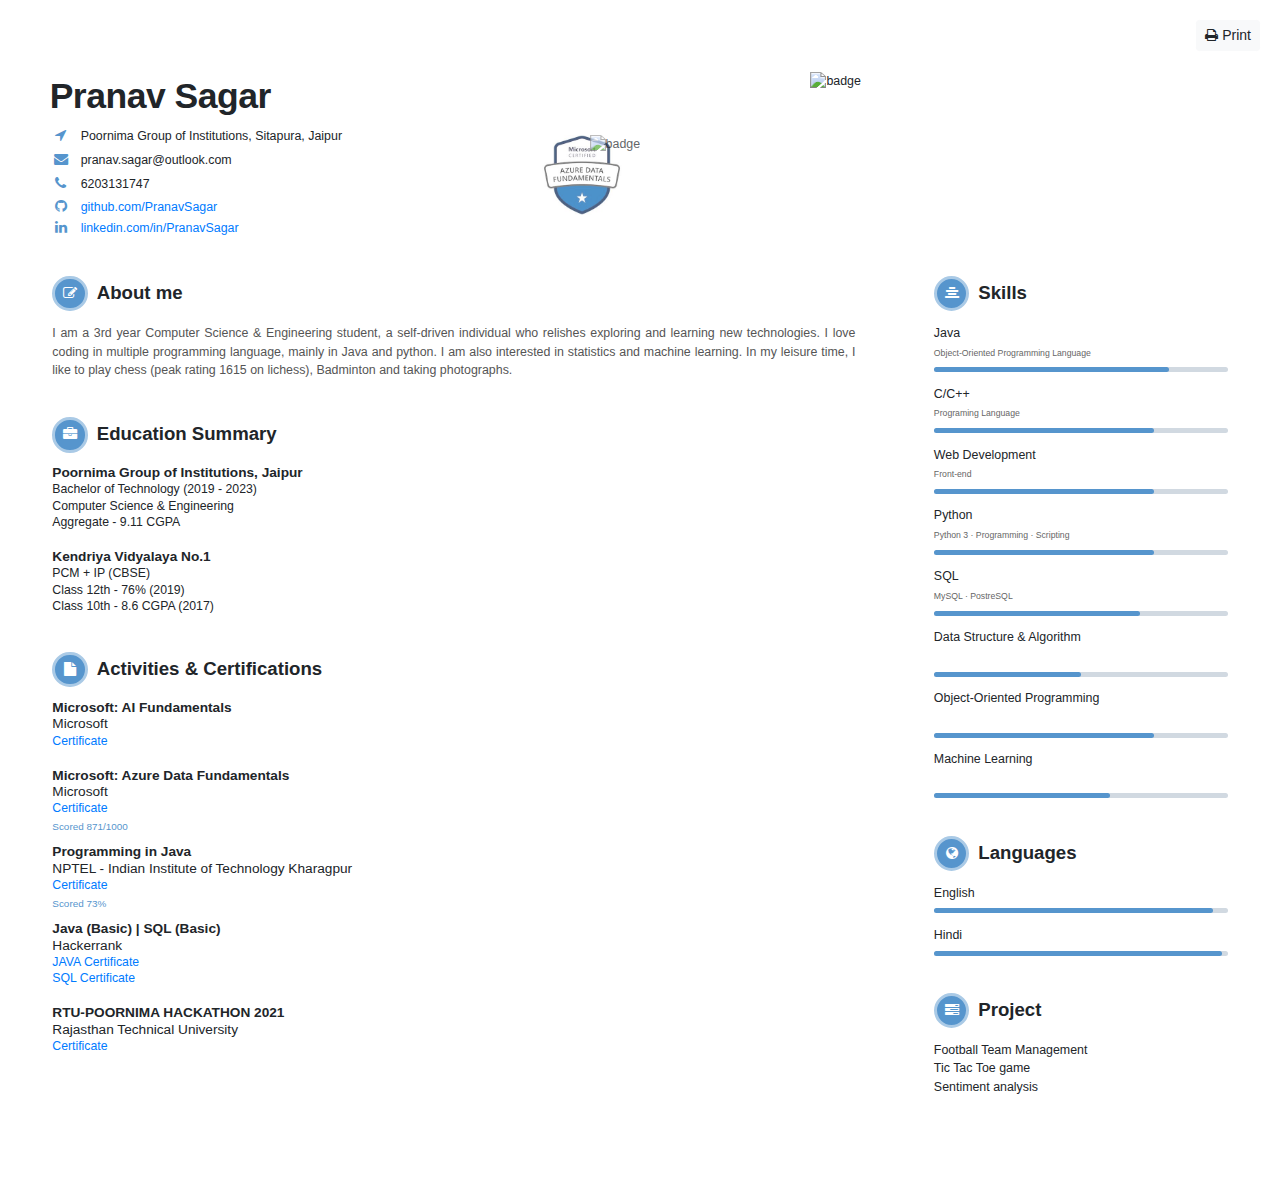
==== commit 3cc0e272: "Update CV.html" ====
--- a/CV.html
+++ b/CV.html
@@ -174,13 +174,13 @@
                 <div class="extra">
                   <div class="extra-info">English</div>
                   <div class="extra-details">
-                    <div class="extra-details__progress" style="width:90%"></div>
+                    <div class="extra-details__progress" style="width:95%"></div>
                   </div>
                 </div>
                 <div class="extra">
                   <div class="extra-info">Hindi</div>
                   <div class="extra-details">
-                    <div class="extra-details__progress" style="width:95%"></div>
+                    <div class="extra-details__progress" style="width:98%"></div>
                   </div>
                 </div>
               </div>
